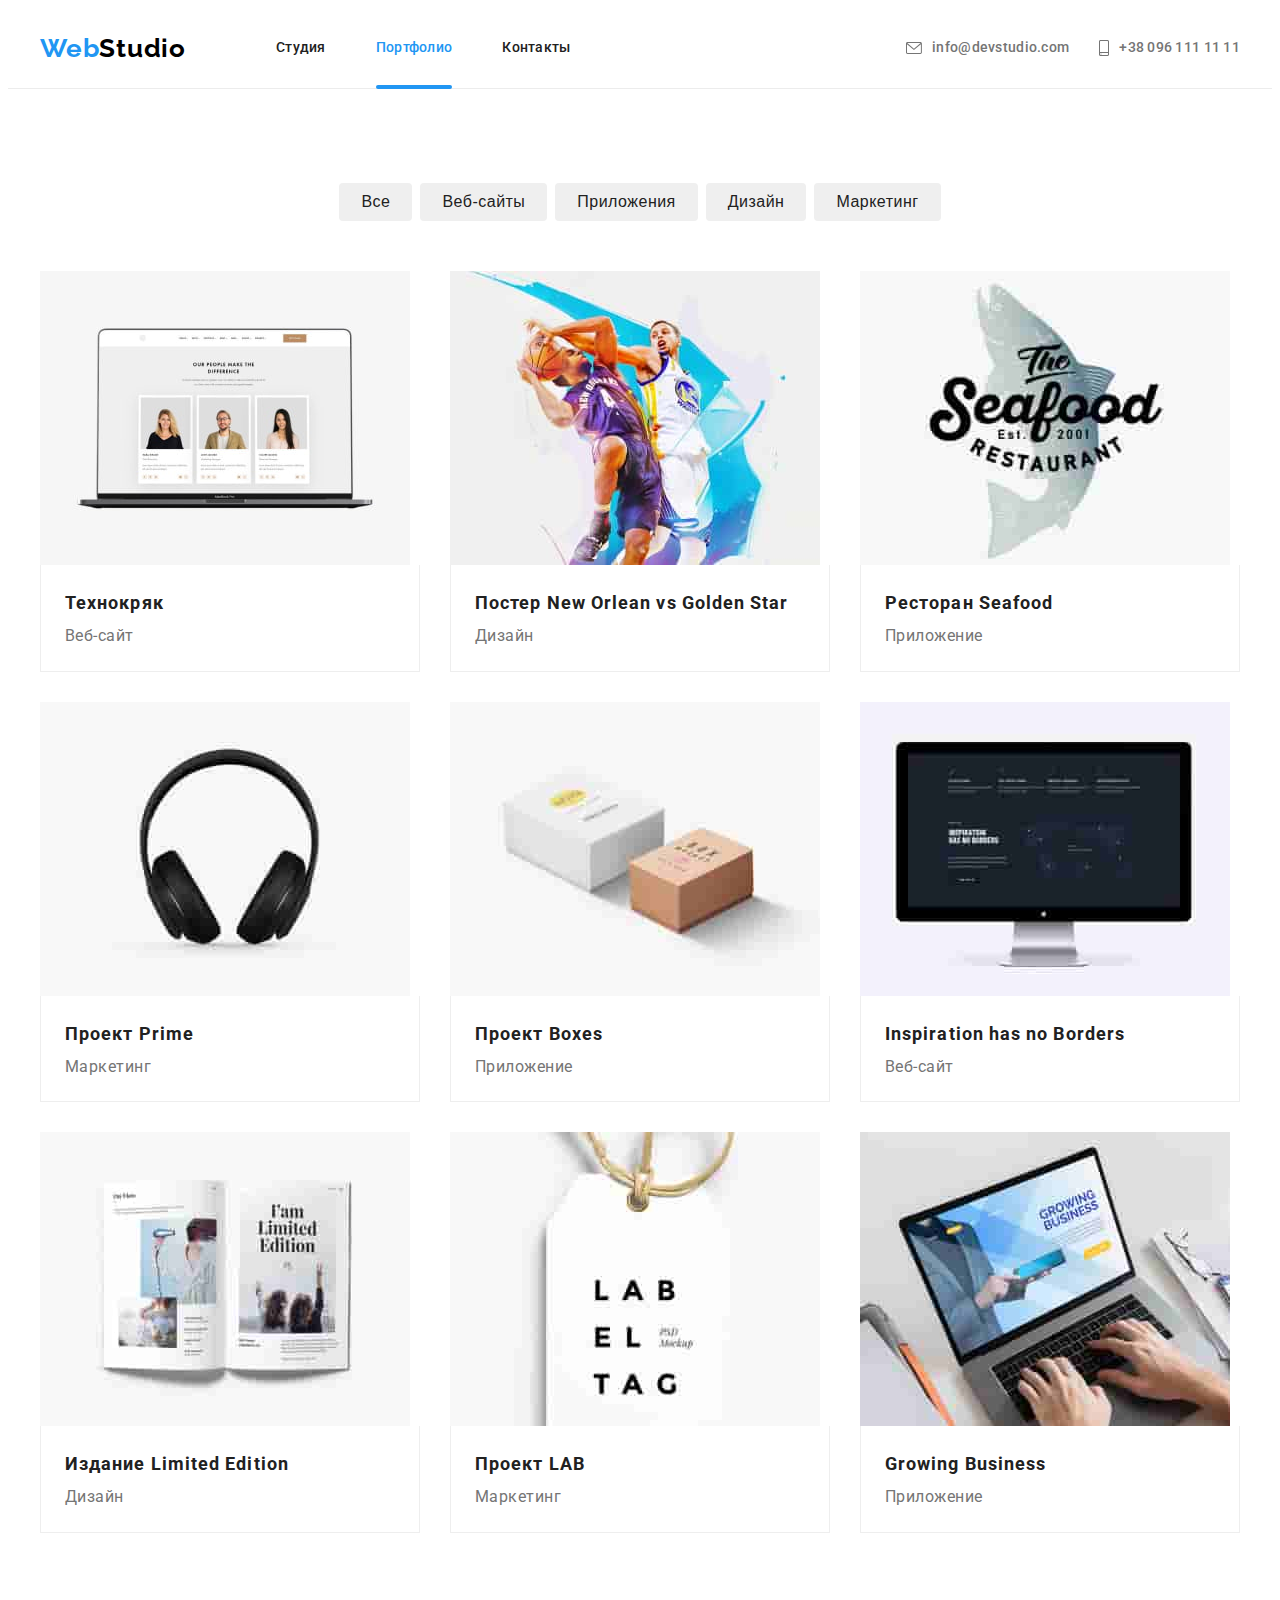
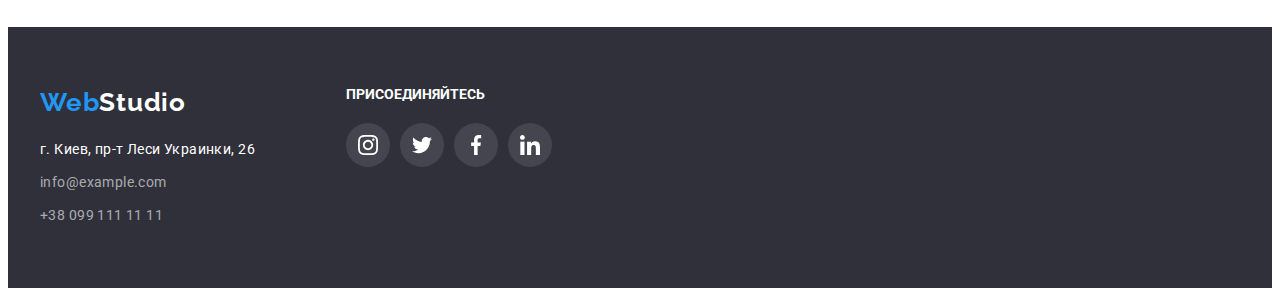
==== portfolio.html @ 6a867746 "комит1" ====
<!DOCTYPE html>
<html lang="en">
  <head>
    <meta charset="UTF-8" />
    <meta http-equiv="X-UA-Compatible" content="IE=edge" />
    <meta name="viewport" content="width=device-width, initial-scale=1.0" />
    <title>Protfolio</title>
    <link rel="preconnect" href="https://fonts.gstatic.com" />
    <link
      href="https://fonts.googleapis.com/css2?family=Raleway:wght@700&family=Roboto:wght@400;500;700;900&display=swap"
      rel="stylesheet"
    />
    <link
      rel="stylesheet"
      href="https://cdnjs.cloudflare.com/ajax/libs/modern-normalize/1.0.0/modern-normalize.min.css"
      integrity="sha512-ISS7cAi1PEhQ8jnbJpJZMd29NlhNj4AWYyLOSp2CE/CsHxTCu+r+t0D2yoJudVrd0/8fTVPUVDzY5Tvli75u/g=="
      crossorigin="anonymous"
    />
    <link rel="stylesheet" href="./css/styles.css" />
  </head>
  <body>
    <header class="header">
      <div class="container">
        <nav class="navigation">
          <a class="logo link" href="./index.html">
            <p class="logo-text">
              Web<span class="logo-item-header">Studio</span>
            </p>
          </a>
          <ul class="navigation-list list">
            <li class="navigation-list-item">
              <a class="navigation-link link" href="./index.html">Студия</a>
            </li>
            <li class="navigation-list-item">
              <a class="navigation-link link current" href="./portfolio.html"
                >Портфолио</a
              >
            </li>
            <li class="navigation-list-item">
              <a class="navigation-link link" href="">Контакты</a>
            </li>
          </ul>
        </nav>
        <ul class="list contacts-list">
          <li>
            <a class="email-link link" href="mailto:info@devstudio.com">
              <svg class="icon-envelope">
                <use href="./images/sprite.svg#icon-envelope"></use>
              </svg>
              info@devstudio.com
            </a>
          </li>
          <li class="phone-link-item">
            <a class="phone-link link" href="tel:+380961111111">
              <svg class="icon-phone">
                <use href="./images/sprite.svg#icon-smartphone"></use>
              </svg>
              +38 096 111 11 11
            </a>
          </li>
        </ul>
      </div>
    </header>
    <!-- portfolio page -->
    <main>
      <section class="filters">
        <div class="container">
          <h1 class="visually-hidden">Портфолио</h1>
          <!-- Filters -->
          <ul class="filters-list list">
            <li class="filters-items">
              <button class="filters-btn" type="button">Все</button>
            </li>
            <li class="filters-items">
              <button class="filters-btn" type="button">Веб-сайты</button>
            </li>
            <li class="filters-items">
              <button class="filters-btn" type="button">Приложения</button>
            </li>
            <li class="filters-items">
              <button class="filters-btn" type="button">Дизайн</button>
            </li>
            <li class="filters-items">
              <button class="filters-btn" type="button">Маркетинг</button>
            </li>
          </ul>
          <!-- Projects -->
          <ul class="projects-list list">
            <li class="projects-item">
              <a href="" class="projects-item-link link">
                <div class="projects-item-wrapper">
                  <img
                    class="projects-img"
                    src="./images/portfolio/img_1.jpg"
                    alt="Веб сайт Технокряк"
                    width="370"
                    height="294"
                  />
                  <p class="overlay">
                    Технокряк это современная площадка распространения
                    коронавируса. Компании используют эту платформу для
                    цифрового шпионажа и атак на защищённые сервера конкурентов.
                  </p>
                </div>
                <div class="projects-list-wrapper">
                  <h2 class="projects-title">Технокряк</h2>
                  <p class="projects-text">Веб-сайт</p>
                </div>
              </a>
            </li>
            <li class="projects-item">
              <a href="" class="projects-item-link link">
                <div class="projects-item-wrapper">
                  <img
                    class="projects-img"
                    src="./images/portfolio/img_2.jpg"
                    alt="Постер игра в баскетбол"
                    width="370"
                    height="294"
                  />
                  <p class="overlay">
                    Технокряк это современная площадка распространения
                    коронавируса. Компании используют эту платформу для
                    цифрового шпионажа и атак на защищённые сервера конкурентов.
                  </p>
                </div>

                <div class="projects-list-wrapper">
                  <h2 class="projects-title">
                    Постер New Orlean vs Golden Star
                  </h2>
                  <p class="projects-text">Дизайн</p>
                </div>
              </a>
            </li>
            <li class="projects-item">
              <a href="" class="projects-item-link link">
                <div class="projects-item-wrapper">
                  <img
                    class="projects-img"
                    src="./images/portfolio/img_3.jpg"
                    alt="Рыбный ресторан"
                    width="370"
                    height="294"
                  />
                  <p class="overlay">
                    Технокряк это современная площадка распространения
                    коронавируса. Компании используют эту платформу для
                    цифрового шпионажа и атак на защищённые сервера конкурентов.
                  </p>
                </div>
                <div class="projects-list-wrapper">
                  <h2 class="projects-title">Ресторан Seafood</h2>
                  <p class="projects-text">Приложение</p>
                </div>
              </a>
            </li>
            <li class="projects-item">
              <a href="" class="projects-item-link link">
                <div class="projects-item-wrapper">
                  <img
                    class="projects-img"
                    src="./images/portfolio/img_4.jpg"
                    alt="Наушники"
                    width="370"
                    height="294"
                  />
                  <p class="overlay">
                    Технокряк это современная площадка распространения
                    коронавируса. Компании используют эту платформу для
                    цифрового шпионажа и атак на защищённые сервера конкурентов.
                  </p>
                </div>
                <div class="projects-list-wrapper">
                  <h2 class="projects-title">Проект Prime</h2>
                  <p class="projects-text">Маркетинг</p>
                </div>
              </a>
            </li>
            <li class="projects-item">
              <a href="" class="projects-item-link link">
                <div class="projects-item-wrapper">
                  <img
                    class="projects-img"
                    src="./images/portfolio/img_5.jpg"
                    alt="Проэкт Boxes"
                    width="370"
                    height="294"
                  />
                  <p class="overlay">
                    Технокряк это современная площадка распространения
                    коронавируса. Компании используют эту платформу для
                    цифрового шпионажа и атак на защищённые сервера конкурентов.
                  </p>
                </div>
                <div class="projects-list-wrapper">
                  <h2 class="projects-title">Проект Boxes</h2>
                  <p class="projects-text">Приложение</p>
                </div>
              </a>
            </li>
            <li class="projects-item">
              <a href="" class="projects-item-link link">
                <div class="projects-item-wrapper">
                  <img
                    class="projects-img"
                    src="./images/portfolio/img_6.jpg"
                    alt="Веб сайт"
                    width="370"
                    height="294"
                  />
                  <p class="overlay">
                    Технокряк это современная площадка распространения
                    коронавируса. Компании используют эту платформу для
                    цифрового шпионажа и атак на защищённые сервера конкурентов.
                  </p>
                </div>
                <div class="projects-list-wrapper">
                  <h2 class="projects-title">Inspiration has no Borders</h2>
                  <p class="projects-text">Веб-сайт</p>
                </div>
              </a>
            </li>
            <li class="projects-item">
              <a href="" class="projects-item-link link">
                <div class="projects-item-wrapper">
                  <img
                    class="projects-img"
                    src="./images/portfolio/img_7.jpg"
                    alt="Дизайн книги"
                    width="370"
                    height="294"
                  />
                  <p class="overlay">
                    Технокряк это современная площадка распространения
                    коронавируса. Компании используют эту платформу для
                    цифрового шпионажа и атак на защищённые сервера конкурентов.
                  </p>
                </div>
                <div class="projects-list-wrapper">
                  <h2 class="projects-title">Издание Limited Edition</h2>
                  <p class="projects-text">Дизайн</p>
                </div></a
              >
            </li>
            <li class="projects-item">
              <a href="" class="projects-item-link link">
                <div class="projects-item-wrapper">
                  <img
                    class="projects-img"
                    src="./images/portfolio/img_8.jpg"
                    alt="Прожкт LAB"
                    width="370"
                    height="294"
                  />
                  <p class="overlay">
                    Технокряк это современная площадка распространения
                    коронавируса. Компании используют эту платформу для
                    цифрового шпионажа и атак на защищённые сервера конкурентов.
                  </p>
                </div>
                <div class="projects-list-wrapper">
                  <h2 class="projects-title">Проект LAB</h2>
                  <p class="projects-text">Маркетинг</p>
                </div></a
              >
            </li>
            <li class="projects-item">
              <a href="" class="projects-item-link link">
                <div class="projects-item-wrapper">
                  <img
                    class="projects-img"
                    src="./images/portfolio/img_9.jpg"
                    alt="Приложение для бизнеса"
                    width="370"
                    height="294"
                  />
                  <p class="overlay">
                    Технокряк это современная площадка распространения
                    коронавируса. Компании используют эту платформу для
                    цифрового шпионажа и атак на защищённые сервера конкурентов.
                  </p>
                </div>
                <div class="projects-list-wrapper">
                  <h2 class="projects-title">Growing Business</h2>
                  <p class="projects-text">Приложение</p>
                </div>
              </a>
            </li>
          </ul>
        </div>
      </section>
    </main>
    <footer class="footer">
      <div class="container">
        <div>
          <a class="logo link" href="./index.html">
            <p>Web<span class="logo-item-footer">Studio</span></p>
          </a>
          <address class="address">
            <ul class="footer-list list">
              <li class="footer-item">
                <a
                  class="footer-direct-address link"
                  href="https://goo.gl/maps/nKiDBG7Q7srMkNem7"
                  target="_blank"
                  rel="noopener noreferrer"
                >
                  г. Киев, пр-т Леси Украинки, 26
                </a>
              </li>
              <li class="footer-item">
                <a class="footer-link link" href="mailto:info@example.com"
                  >info@example.com</a
                >
              </li>
              <li class="footer-item">
                <a class="footer-link link" href="tel:+380991111111"
                  >+38 099 111 11 11</a
                >
              </li>
            </ul>
          </address>
        </div>
        <div class="social-footer">
          <h2 class="footer-title">присоединяйтесь</h2>
          <ul class="social-list list">
            <li class="social-list-item">
              <a href="" class="social-list-link link">
                <svg class="social-list-icon">
                  <use href="./images/sprite.svg#icon-instagram"></use>
                </svg>
              </a>
            </li>
            <li class="social-list-item">
              <a href="" class="social-list-link link">
                <svg class="social-list-icon">
                  <use href="./images/sprite.svg#icon-twitter"></use>
                </svg>
              </a>
            </li>
            <li class="social-list-item">
              <a href="" class="social-list-link link">
                <svg class="social-list-icon">
                  <use href="./images/sprite.svg#icon-facebook"></use>
                </svg>
              </a>
            </li>
            <li class="social-list-item">
              <a href="" class="social-list-link link">
                <svg class="social-list-icon">
                  <use href="./images/sprite.svg#icon-linkedin"></use>
                </svg>
              </a>
            </li>
          </ul>
        </div>
      </div>
    </footer>
  </body>
</html>
---- css/styles.css ----
:root {
  --main-font: "Roboto", sans-serif;
  --secondary-font: "Raleway", sans-serif;
  --accent-color: #2196f3;
  --background-color: #ffffff;
  --background-hero-footer: #2f303a;
  --h-color: #212121;
  --text-color: #757575;
  --background-team: #f5f4fa;
  --logo-item-header: #000000;
  --padding-top: 94px;
  --padding-bottom: 94px;
}

h1,
h2,
h3,
h4,
h5,
h6,
p {
  margin: 0;
}

ul,
ol {
  margin: 0;
  padding: 0;
}

img {
  display: block;
  max-width: 100%;
  height: auto;
}

.link {
  text-decoration: none;
  display: block;
}

.list {
  list-style: none;
}

.address {
  font-style: normal;
}

.visually-hidden {
  position: absolute !important;
  clip: rect(1px 1px 1px 1px); /* IE6, IE7 */
  clip: rect(1px, 1px, 1px, 1px);
  padding: 0 !important;
  border: 0 !important;
  height: 1px !important;
  width: 1px !important;
  overflow: hidden;
}

body {
  font-family: var(--main-font);
  background: var(--background-color);
  font-size: 16px;
}

.container {
  margin: 0 auto;
  width: 1200px;
  padding-left: 15px;
  padding-right: 15px;
}

/* BUTTONS */

.filters {
  padding-top: var(--padding-top);
  padding-bottom: var(--padding-bottom);
}

.filters-list {
  display: flex;
  justify-content: center;
  margin-bottom: 50px;
}

.filters-items:not(:last-child) {
  margin-right: 8px;
}

.modal-btn {
  padding: 10px 32px;
  min-width: 200px;
  font-weight: bold;
  font-size: 16px;
  line-height: 1.88;
  letter-spacing: 0.06em;
  color: var(--background-color);
  cursor: pointer;
  background-color: var(--accent-color);
  border: none;
  border-radius: 4px;
  transition: background-color 250ms cubic-bezier(0.4, 0, 0.2, 1);
}

.modal-btn:focus,
.modal-btn:hover {
  box-shadow: 0px 4px 4px rgba(0, 0, 0, 0.15);
  background-color: var(--accent-color);
}

.filters-btn {
  padding: 6px 22px;
  min-width: 73px;
  font-weight: 500;
  font-size: 16px;
  line-height: 1.6;
  letter-spacing: 0.03em;
  color: var(--h-color);
  cursor: pointer;
  border: none;
  border-radius: 4px;
  transition: background-color 250ms cubic-bezier(0.4, 0, 0.2, 1),
    box-shadow 250ms cubic-bezier(0.4, 0, 0.2, 1),
    background-color 250ms cubic-bezier(0.4, 0, 0.2, 1);
}

.filters-btn:hover,
.filters-btn:focus {
  background-color: var(--accent-color);
  color: var(--background-color);
  box-shadow: 0px 3px 1px rgba(0, 0, 0, 0.1), 0px 1px 2px rgba(0, 0, 0, 0.08),
    0px 2px 2px rgba(0, 0, 0, 0.12);
}

/* BUTTONS END */

/* HEADER */

.icon-envelope {
  width: 16px;
  height: 12px;
  margin-right: 10px;
  transition: fill 250ms cubic-bezier(0.4, 0, 0.2, 1);
  fill: var(--text-color);
}

.icon-phone {
  width: 10px;
  height: 16px;
  margin-right: 10px;
  transition: fill 250ms cubic-bezier(0.4, 0, 0.2, 1);
  fill: var(--text-color);
}

.email-link:hover .icon-envelope,
.email-link:focus .icon-envelope,
.phone-link:hover .icon-phone,
.phone-link:focus .icon-phone {
  fill: var(--accent-color);
}

.phone-link-item {
  margin-left: 30px;
}

.email-link,
.phone-link {
  display: flex;
  align-items: center;
  font-weight: 500;
  font-size: 14px;
  line-height: 1.14;
  color: var(--text-color);
  letter-spacing: 0.02em;
  padding-top: 32px;
  padding-bottom: 32px;
  transition: color 250ms cubic-bezier(0.4, 0, 0.2, 1);
}

.email-link:focus,
.email-link:hover,
.phone-link:focus,
.phone-link:hover {
  color: var(--accent-color);
}

.header {
  border-bottom: 1px solid #ececec;
}

.navigation-list-item:not(:last-child) {
  margin-right: 50px;
}
.header .container {
  display: flex;
  align-items: center;
}

.navigation {
  display: flex;
  align-items: center;
}

.navigation-list {
  display: flex;
  align-items: center;
}

.navigation-list-item {
  display: flex;
  flex-direction: column;
}

.navigation-link {
  position: relative;
  font-weight: 500;
  font-size: 14px;
  line-height: 1.14;
  letter-spacing: 0.02em;
  color: var(--h-color);
  padding-top: 32px;
  padding-bottom: 32px;
  transition: color 250ms cubic-bezier(0.4, 0, 0.2, 1);
}

.current {
  color: var(--accent-color);
}

.current::after {
  position: absolute;
  content: "";
  width: 100%;
  height: 4px;
  border-radius: 2px;
  background-color: var(--accent-color);
  /* transition: transform 250ms cubic-bezier(0.4, 0, 0.2, 1); */
  left: 0;
  bottom: -1px;
}

.navigation-link:hover,
.navigation-link:focus {
  color: var(--accent-color);
}

.contacts-list {
  display: flex;
  margin-left: auto;
}

/* END HEADER */

/* HERO */

.hero .container {
  display: flex;
  flex-direction: column;
  text-align: center;
  align-items: center;
  margin: 0 auto;
}

.hero {
  max-width: 1600px;
  background-color: var(--background-hero-footer);
  padding-top: 200px;
  padding-bottom: 200px;
  background-image: linear-gradient(
      rgba(47, 48, 58, 0.4),
      rgba(47, 48, 58, 0.4)
    ),
    url("../images/hero/bg.jpg");
  background-repeat: no-repeat;
  background-size: cover;
  margin: 0 auto;
}

.hero-title {
  margin: 0 auto;
  max-width: 700px;
  max-height: 120px;
  font-weight: 900;
  font-size: 44px;
  line-height: 1.36;
  letter-spacing: 0.06em;
  text-transform: uppercase;
  color: var(--background-color);
  margin-bottom: 30px;
}

/* END HERO */

/* ADVANTAGES */

.advantages-icon {
  display: flex;
  align-items: center;
  justify-content: center;
  width: 270px;
  height: 120px;
  background-color: var(--background-team);
  margin-bottom: 30px;
  border-radius: 4px;
}

.advantages-icon-item {
  width: 70px;
  height: 70px;
}

.advantages-title {
  margin-bottom: 10px;
}

.advantages-item {
  margin-left: 30px;
  margin-top: 30px;
}

.advantages-list {
  display: flex;
  margin-left: -30px;
  margin-top: -30px;
  flex-basis: calc(100% / 4 - 30px);
}

.advantages {
  padding-top: var(--padding-top);
  padding-bottom: var(--padding-bottom);
}

.advantages-title {
  font-weight: bold;
  font-size: 14px;
  line-height: 1.14;
  letter-spacing: 0.03em;
  text-transform: uppercase;
  color: var(--h-color);
}

.advantages-text {
  font-size: 14px;
  line-height: 1.71;
  letter-spacing: 0.03em;
  color: var(--text-color);
}

/* ADVANTAGES END */

/* OCCUPATION */

.occupation {
  padding-bottom: var(--padding-bottom);
}

.occupation-list {
  display: flex;
  margin-left: -30px;
  margin-top: -30px;
}

.occupation-item {
  margin-left: 30px;
  margin-top: 30px;
  flex-basis: calc(100% / 3 - 30px);
  position: relative;
}

.occupation-text {
  display: flex;
  align-items: center;
  justify-content: center;
  height: 70px;
  position: absolute;
  font-size: 14px;
  line-height: 1.14;
  font-weight: 500;
  bottom: 0;
  background: rgba(47, 48, 58, 0.8);
  color: var(--background-color);
  text-transform: uppercase;
  width: 100%;
  text-align: center;
}

.occupation .occupation-title {
  margin-bottom: 50px;
}

.occupation-title {
  margin-bottom: var(--margin-bottom-headers-buttons);
  text-align: center;
  font-weight: bold;
  font-size: 36px;
  line-height: 1.17;
  letter-spacing: 0.03em;
  color: var(--h-color);
}

/* OCCUPATION END */

/* TEAM */

.social-list-link {
  display: flex;
  justify-content: center;
  align-items: center;
  width: 44px;
  height: 44px;
  border-radius: 50%;
  background-color: var(--background-color);
  transition: background-color 250ms cubic-bezier(0.4, 0, 0.2, 1),
    fill 250ms cubic-bezier(0.4, 0, 0.2, 1);
}

.social-list-item:not(:last-child) {
  margin-right: 10px;
}

.social-list-link:hover .social-list-icon,
.social-list-link:focus .social-list-icon {
  fill: var(--background-color);
}

.social-list-link:hover,
.social-list-link:focus {
  background-color: var(--accent-color);
}

.social-list {
  display: flex;
  align-items: center;
  justify-content: space-between;
  margin-top: 16px;
}

.social-list-icon {
  width: 20px;
  height: 20px;
  fill: #afb1b8;
  transition: fill 250ms cubic-bezier(0.4, 0, 0.2, 1);
}

.team-list-wrapper {
  padding-top: 30px;
  padding-bottom: 30px;
  padding-right: 32px;
  padding-left: 32px;
  display: flex;
  flex-direction: column;
  align-items: center;
  background: var(--background-color);
  box-shadow: 0px 1px 3px rgba(0, 0, 0, 0.12), 0px 1px 1px rgba(0, 0, 0, 0.14),
    0px 2px 1px rgba(0, 0, 0, 0.2);
  border-radius: 0px 0px 4px 4px;
}

.team-list-item {
  margin-left: 30px;
  margin-top: 30px;
  flex-basis: calc(100% / 4 - 30px);
}

.team-list {
  display: flex;
  margin-left: -30px;
  margin-top: -30px;
}

.team {
  background-color: var(--background-team);
  padding-top: var(--padding-top);
  padding-bottom: var(--padding-bottom);
}

.team-title {
  margin-bottom: 50px;
  text-align: center;
  font-weight: bold;
  font-size: 36px;
  line-height: 1.17;
  letter-spacing: 0.03em;
  color: var(--h-color);
}

.team-list-title {
  margin-bottom: 10px;
  font-weight: 500;
  font-size: 16px;
  line-height: 1.19;
  letter-spacing: 0.03em;
  color: var(--h-color);
}

.team-list-occupation {
  font-size: 16px;
  line-height: 1.19;
  letter-spacing: 0.03em;
  color: var(--text-color);
}

/* TEAM END */

/* CLIENTS */

.clients-list {
  margin-left: -30px;
  margin-top: -30px;
  display: flex;
  justify-content: center;
  align-items: center;
}

.clients-list-item {
  margin-left: 30px;
  margin-top: 30px;
  flex-basis: calc(100% / 6 - 30px);
  fill: #afb1b8;
}

.clients {
  padding-top: var(--padding-top);
  padding-bottom: var(--padding-bottom);
}

.clients .occupation-title {
  margin-bottom: 50px;
}

.clients-list-link {
  display: flex;
  align-items: center;
  justify-content: center;
  width: 170px;
  height: 90px;
  border: 1px solid #afb1b8;
  border-radius: 4px;
  fill: #afb1b8;
  transition: fill 250ms cubic-bezier(0.4, 0, 0.2, 1),
    border-color 250ms cubic-bezier(0.4, 0, 0.2, 1);
}

.clients-list-link:hover,
.clients-list-link:focus {
  cursor: pointer;
  border-color: var(--accent-color);
  fill: var(--accent-color);
}

.clients-list-link:focus .client-list-icon {
  fill: var(--accent-color);
  border-color: var(--accent-color);
}

/* CLIENTS END */

/* LOGO */

.logo {
  font-family: var(--secondary-font);
  font-weight: bold;
  font-size: 26px;
  line-height: 1.19;
  letter-spacing: 0.03em;
  color: var(--accent-color);
}

.logo {
  margin-right: 90px;
}

.logo-item-header {
  color: var(--logo-item-header);
}

.logo-item-footer {
  color: var(--background-color);
}

/* LOGO END */

/* FOOTER */

.footer-title {
  color: var(--background-color);
  font-size: 14px;
  line-height: 1.14;
  text-transform: uppercase;
}

.address {
  margin-top: 20px;
}

.footer {
  background-color: var(--background-hero-footer);
  padding-top: 60px;
  padding-bottom: 60px;
}

.footer .container {
  display: flex;
}

.adress,
.social-footer {
  align-items: baseline;
}

.social-footer .social-list {
  margin-top: 20px;
}

.social-footer .social-list-icon {
  fill: var(--background-color);
}

.social-footer .social-list-link {
  fill: var(--background-color);
  background-color: rgba(255, 255, 255, 0.1);
  transition: fill 250ms cubic-bezier(0.4, 0, 0.2, 1),
    background-color 250ms cubic-bezier(0.4, 0, 0.2, 1);
}

.social-list-link:hover,
.social-list-link:focus {
  background-color: var(--accent-color);
}

.social-footer {
  margin-left: 70px;
}

.footer-direct-address {
  font-size: 14px;
  line-height: 1.71;
  letter-spacing: 0.03em;
  color: var(--background-color);
  transition: color 250ms cubic-bezier(0.4, 0, 0.2, 1);
}

.footer-link {
  font-size: 14px;
  line-height: 1.71;
  letter-spacing: 0.03em;
  color: rgba(255, 255, 255, 0.6);
  transition: color 250ms cubic-bezier(0.4, 0, 0.2, 1);
}

.footer-item:not(:last-child) {
  margin-bottom: 9px;
}

.footer-direct-address:hover,
.footer-direct-address:focus,
.footer-link:hover,
.footer-link:focus {
  color: var(--accent-color);
}

.subscribe {
  margin-left: 93px;
}

.subscribe-text {
  color: var(--background-color);
  margin-bottom: 20px;
  text-transform: uppercase;
  font-weight: 700;
}

.ubscribe-form {
  display: flex;
}

.subscribe-input {
  border: 1px solid rgba(255, 255, 255, 0.3);
  filter: drop-shadow(0px 4px 4px rgba(0, 0, 0, 0.15));
  border-radius: 4px;
  background-color: var(--background-hero-footer);
  height: 50px;
  width: 342px;
  padding-left: 16px;
  margin-right: 12px;
}

.subscribe-input::placeholder {
  color: rgba(255, 255, 255, 0.6);
  padding-top: 15px;
}

.subscribe-btn {
  padding: 10px 62px 10px 29px;
  min-width: 200px;
  font-weight: bold;
  font-size: 16px;
  line-height: 1.88;
  letter-spacing: 0.06em;
  color: var(--background-color);
  cursor: pointer;
  background-color: var(--accent-color);
  border: none;
  border-radius: 4px;
  transition: background-color 250ms cubic-bezier(0.4, 0, 0.2, 1);
  position: relative;
}

.subscribe-btn:focus,
.subscribe-btn:hover {
  box-shadow: 0px 4px 4px rgba(0, 0, 0, 0.15);
  background-color: var(--accent-color);
}

.subscribe-btn-icon {
  position: absolute;
  width: 24px;
  height: 24px;
  right: 28px;
  top: 13px;
}

/* FOOTER END */

/* PROJECTS */

.overlay {
  font-style: var(--main-font);
  font-size: 18px;
  line-height: 1.55;
  color: var(--background-color);
  position: absolute;
  top: 0;
  left: 0;
  background: rgba(33, 150, 243, 0.9);
  padding: 63px 24px;
  height: 100%;
  transform: translateY(100%);
  transition: transform 250ms cubic-bezier(0.4, 0, 0.2, 1),
    opacity 250ms cubic-bezier(0.4, 0, 0.2, 1);
}

.projects-item-wrapper {
  position: relative;
  overflow: hidden;
}

.projects {
  padding-bottom: var(--padding-bottom);
}

.projects-list-wrapper {
  padding: 20px 24px;
  border-bottom: 1px solid #eeeeee;
  border-left: 1px solid #eeeeee;
  border-right: 1px solid #eeeeee;
  background: var(--background-color);
}

.projects-item {
  margin-left: 30px;
  margin-top: 30px;
  flex-basis: calc(100% / 3 - 30px);
}

.projects-item-link {
  transition: box-shadow 250ms cubic-bezier(0.4, 0, 0.2, 1);
}

.projects-item-link:hover,
.projects-item-link:focus {
  box-shadow: 0px 1px 1px rgba(0, 0, 0, 0.12), 0px 4px 4px rgba(0, 0, 0, 0.06),
    1px 4px 6px rgba(0, 0, 0, 0.16);
}

.projects-item-link:hover .overlay,
.projects-item-link:focus .overlay {
  transform: translateY(0%);
  opacity: 1;
}

.projects-list {
  margin-left: -30px;
  margin-top: -30px;
  display: flex;
  flex-wrap: wrap;
}

.projects-title {
  font-weight: bold;
  font-size: 18px;
  line-height: 2;
  letter-spacing: 0.06em;
  color: var(--h-color);
}

.projects-text {
  font-size: 16px;
  line-height: 1.87;
  letter-spacing: 0.03em;
  color: var(--text-color);
}

/* PROJECTS END */

/* MODAL */

.backdrop {
  position: fixed;
  top: 0;
  left: 0;
  width: 100vw;
  height: 100vh;
  background-color: rgba(0, 0, 0, 0.2);
  transition: all 250ms cubic-bezier(0.4, 0, 0.2, 1);
}

.modal {
  position: relative;
  width: 528px;
  height: 581px;
  top: 50%;
  left: 50%;
  transform: translate(-50%, -50%);
  background-color: var(--background-color);
  padding: 40px;
}

.modal-close-btn {
  top: 8px;
  right: 8px;
  position: absolute;
  border-radius: 50%;
  cursor: pointer;
  border: 1px solid rgba(0, 0, 0, 0.1);
  width: 30px;
  height: 30px;
  background: transparent;
}

.is-hidden {
  visibility: hidden;
  opacity: 0;
  pointer-events: none;
}

.modal-form {
  display: flex;
  flex-direction: column;
}

.modal-form-input {
  width: 100%;
  border: 1px solid rgba(33, 33, 33, 0.2);
  border-radius: 4px;
  height: 40px;
  padding-left: 42px;
  transition: border-color 250ms cubic-bezier(0.4, 0, 0.2, 1);
}

.modal-form-input:focus {
  border-color: var(--accent-color);
  outline: none;
}

.modal-form-input-wrapper {
  position: relative;
  margin-top: 4px;
  display: block;
  margin-bottom: 10px;
}

.modal-form-icon {
  width: 18px;
  height: 18px;
  position: absolute;
  top: 50%;
  transform: translateY(-50%);
  left: 12px;
  transition: fill 250ms cubic-bezier(0.4, 0, 0.2, 1);
}

.modal-form-input:focus + .modal-form-icon {
  fill: var(--accent-color);
}

.modal-form-message {
  width: 100%;
  resize: none;
  border: 1px solid rgba(33, 33, 33, 0.2);
  height: 120px;
  border-radius: 4px;
  padding: 12px 16px;
  transition: border-color 250ms cubic-bezier(0.4, 0, 0.2, 1);
  margin-top: 4px;
  margin-bottom: 20px;
}

.modal-form-message::placeholder {
  color: rgba(117, 117, 117, 0.5);
}

.modal-form-message:focus {
  border-color: var(--accent-color);
  outline: none;
}

.modal-form-check-desk {
  display: flex;
  align-items: center;
  font-size: 14px;
  line-height: 1.7;
  margin-bottom: 20px;
}

.modal-form-check-desk::before {
  content: "";
  display: block;
  width: 16px;
  height: 16px;
  border: 1px solid var(--h-color);
  cursor: pointer;
  margin-right: 7px;
  border-radius: 2px;
}

.modal-form-term:checked + .modal-form-check-desk::before {
  background-image: url("/images/modal/icon-check.svg");
  background-position: center;
}

.modal-form-term:focus + .modal-form-check-desk::before {
  border: 2px solid var(--accent-color);
}

.modal-form-btn {
  padding: 10px 32px;
  min-width: 200px;
  font-weight: bold;
  font-size: 16px;
  line-height: 1.88;
  letter-spacing: 0.06em;
  color: var(--background-color);
  cursor: pointer;
  background-color: var(--accent-color);
  border: none;
  border-radius: 4px;
  transition: background-color 250ms cubic-bezier(0.4, 0, 0.2, 1);
  align-self: center;
}

.modal-form-btn:focus,
.modal-form-btn:hover {
  box-shadow: 0px 4px 4px rgba(0, 0, 0, 0.15);
  background-color: var(--accent-color);
}

/* MODAL END */
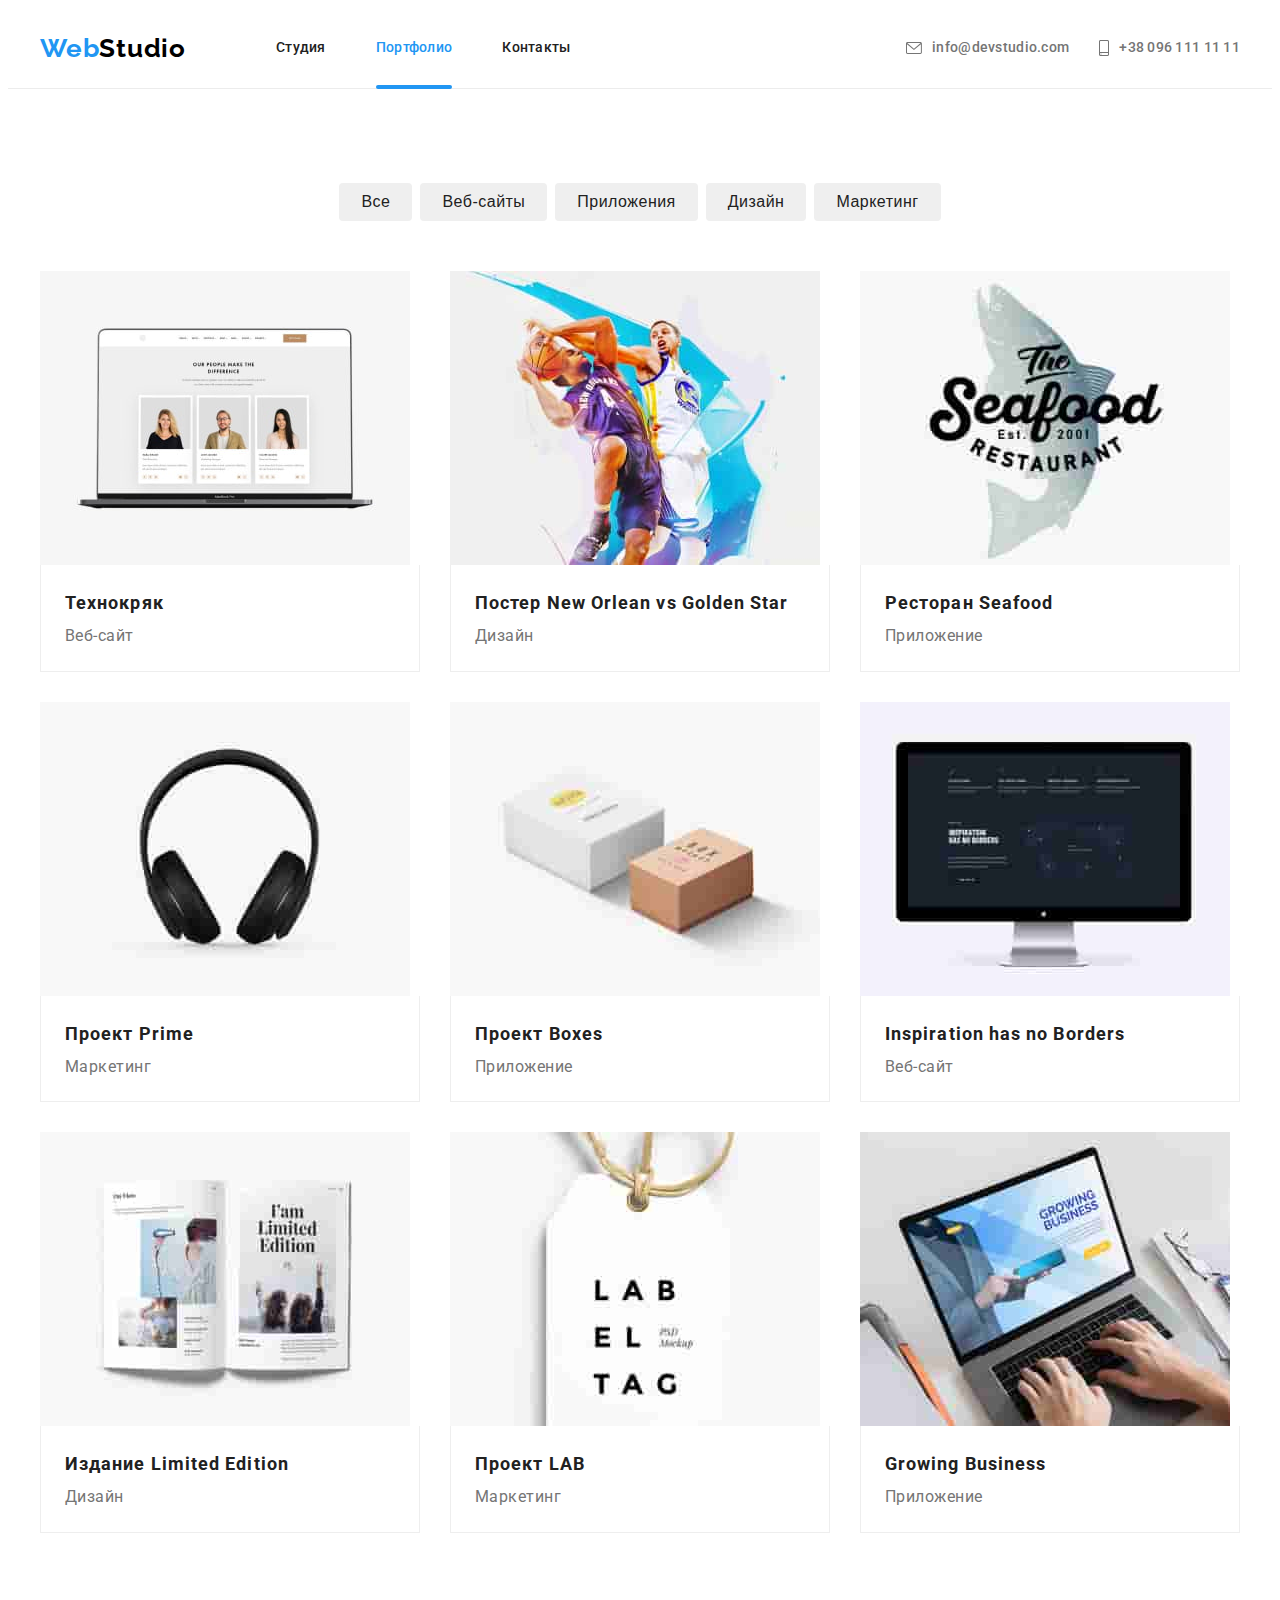
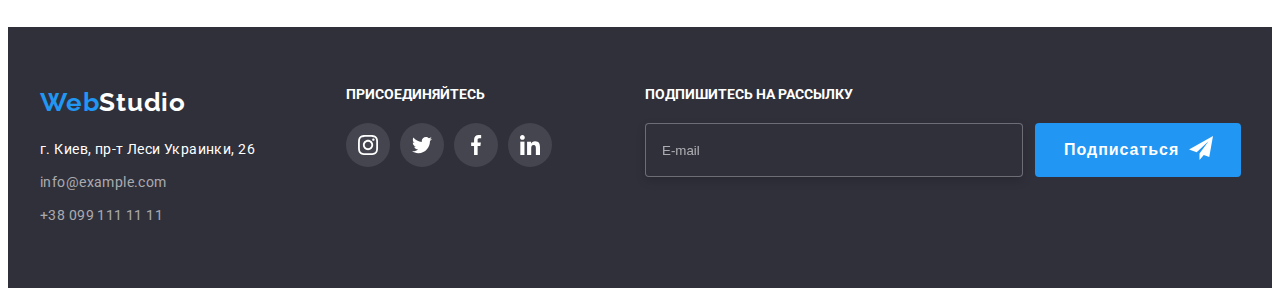
==== commit 93274ee0: "добавляет футер на страницу портфолио" ====
--- a/portfolio.html
+++ b/portfolio.html
@@ -293,9 +293,12 @@
     </main>
     <footer class="footer">
       <div class="container">
-        <div>
+        <div class="adress">
           <a class="logo link" href="./index.html">
-            <p>Web<span class="logo-item-footer">Studio</span></p>
+            <p class="logo-link-text">
+              Web
+              <span class="logo-item-footer">Studio</span>
+            </p>
           </a>
           <address class="address">
             <ul class="footer-list list">
@@ -310,14 +313,14 @@
                 </a>
               </li>
               <li class="footer-item">
-                <a class="footer-link link" href="mailto:info@example.com"
-                  >info@example.com</a
-                >
+                <a class="footer-link link" href="mailto:info@example.com">
+                  info@example.com
+                </a>
               </li>
               <li class="footer-item">
-                <a class="footer-link link" href="tel:+380991111111"
-                  >+38 099 111 11 11</a
-                >
+                <a class="footer-link link" href="tel:+380991111111">
+                  +38 099 111 11 11
+                </a>
               </li>
             </ul>
           </address>
@@ -355,6 +358,29 @@
             </li>
           </ul>
         </div>
+        <div class="subscribe">
+          <p class="subscribe-text">Подпишитесь на рассылку</p>
+          <form action="" class="subscribe-form">
+            <label for="subscribe-form-input">
+              <div class="subscribe-form-input-wrapper">
+                <input
+                  type="email"
+                  class="subscribe-input"
+                  placeholder="E-mail"
+                  name="subscribe-email"
+                />
+                <button type="submit" class="subscribe-btn">
+                  Подписаться
+                  <svg class="subscribe-btn-icon">
+                    <use
+                      href="./images/sprite.svg#icon-subscribe-btn-icon"
+                    ></use>
+                  </svg>
+                </button>
+              </div>
+            </label>
+          </form>
+        </div>
       </div>
     </footer>
   </body>
--- a/css/styles.css
+++ b/css/styles.css
@@ -669,9 +669,11 @@
   margin-bottom: 20px;
   text-transform: uppercase;
   font-weight: 700;
-}
-
-.ubscribe-form {
+  font-size: 14px;
+  line-height: 1.14;
+}
+
+.subscribe-form-input-wrapper {
   display: flex;
 }
 
@@ -681,9 +683,10 @@
   border-radius: 4px;
   background-color: var(--background-hero-footer);
   height: 50px;
-  width: 342px;
+  width: 358px;
   padding-left: 16px;
   margin-right: 12px;
+  color: var(--background-color);
 }
 
 .subscribe-input::placeholder {
@@ -719,6 +722,10 @@
   height: 24px;
   right: 28px;
   top: 13px;
+}
+
+.logo-link-text {
+  display: flex;
 }
 
 /* FOOTER END */
@@ -837,6 +844,14 @@
   width: 30px;
   height: 30px;
   background: transparent;
+  padding: 0;
+  transition: fill 250ms cubic-bezier(0.4, 0, 0.2, 1),
+    border-color 250ms cubic-bezier(0.4, 0, 0.2, 1);
+}
+
+.modal-close-btn:hover {
+  fill: var(--accent-color);
+  border-color: var(--accent-color);
 }
 
 .is-hidden {
@@ -908,10 +923,11 @@
 
 .modal-form-check-desk {
   display: flex;
-  align-items: center;
+  justify-content: center;
   font-size: 14px;
   line-height: 1.7;
   margin-bottom: 20px;
+  color: var(--text-color);
 }
 
 .modal-form-check-desk::before {
@@ -926,12 +942,8 @@
 }
 
 .modal-form-term:checked + .modal-form-check-desk::before {
-  background-image: url("/images/modal/icon-check.svg");
+  background-image: url("../images/modal/icon-check.svg");
   background-position: center;
-}
-
-.modal-form-term:focus + .modal-form-check-desk::before {
-  border: 2px solid var(--accent-color);
 }
 
 .modal-form-btn {
@@ -956,4 +968,19 @@
   background-color: var(--accent-color);
 }
 
+.modal-title {
+  font-weight: 700;
+  font-size: 20px;
+  line-height: 1.15;
+  justify-content: center;
+  display: flex;
+  margin-bottom: 12px;
+}
+
+.modal-form-field {
+  font-size: 12px;
+  line-height: 1.16;
+  color: var(--text-color);
+}
+
 /* MODAL END */
